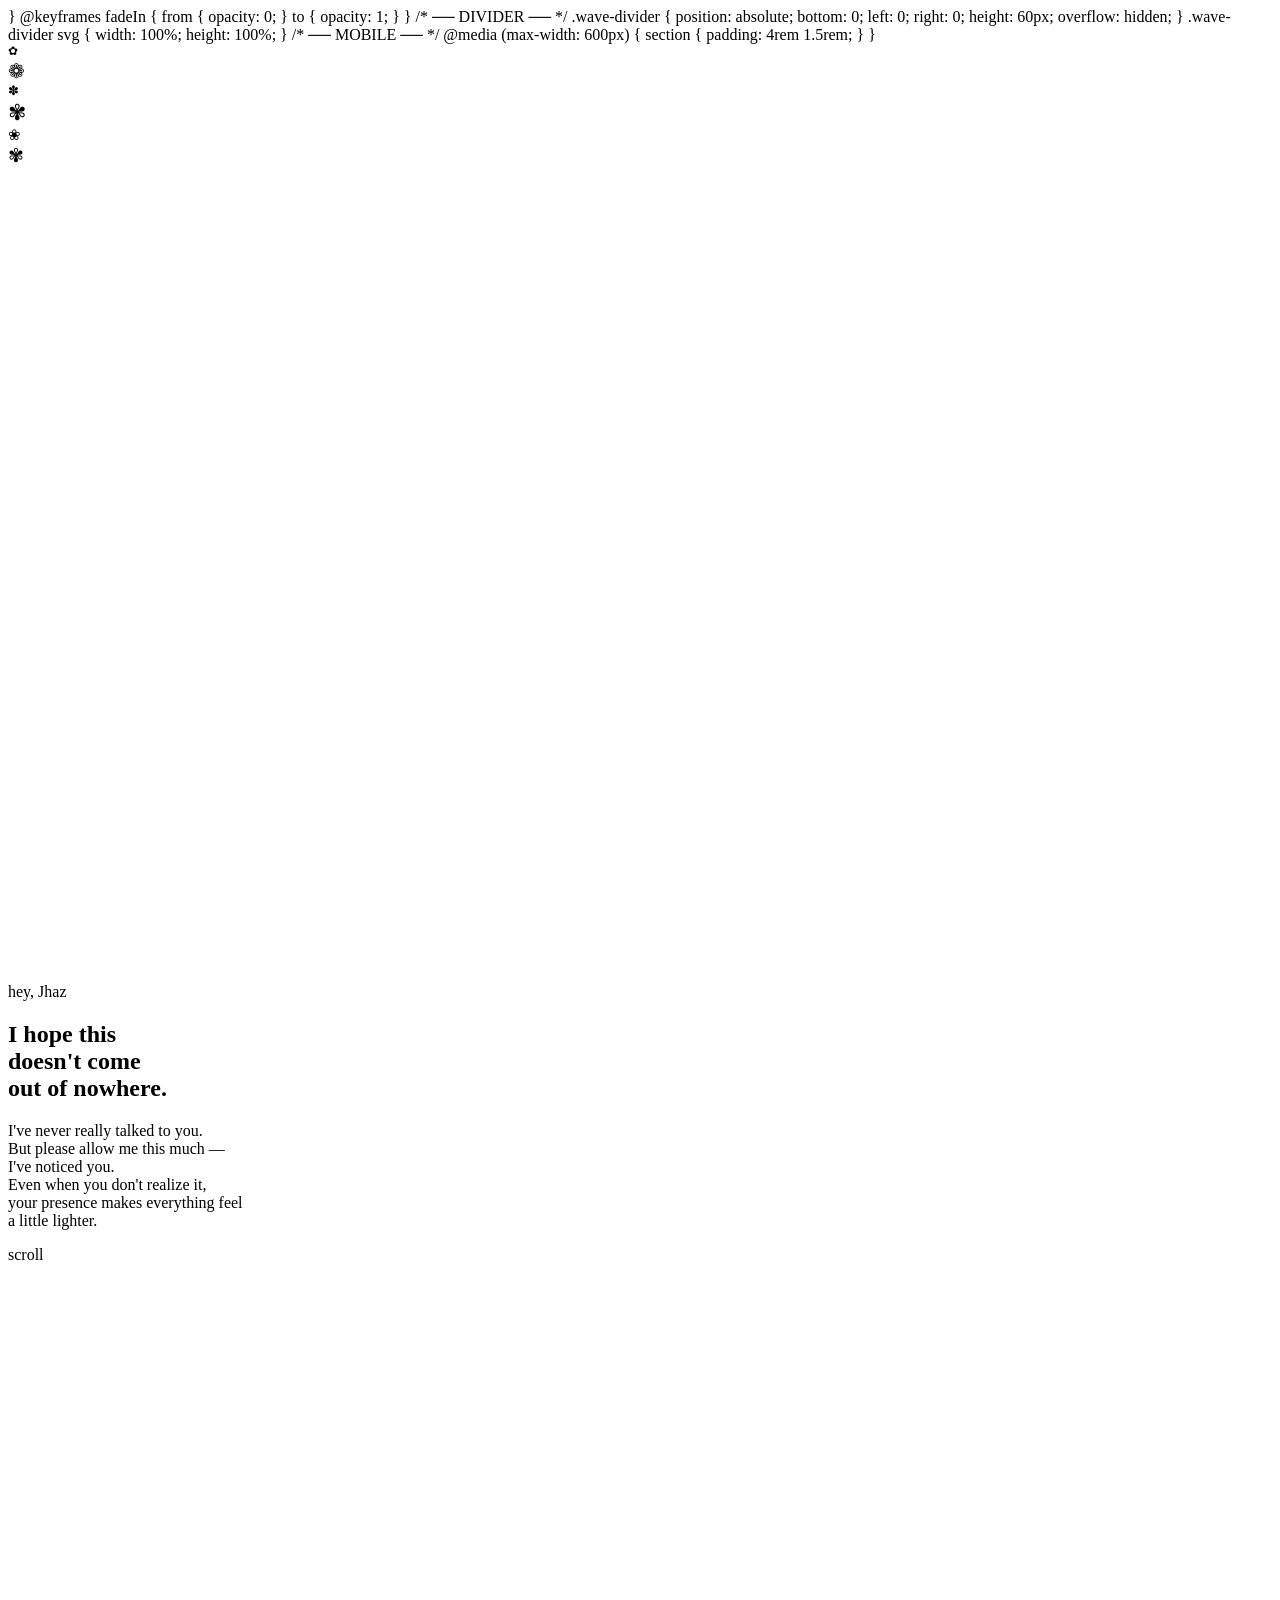
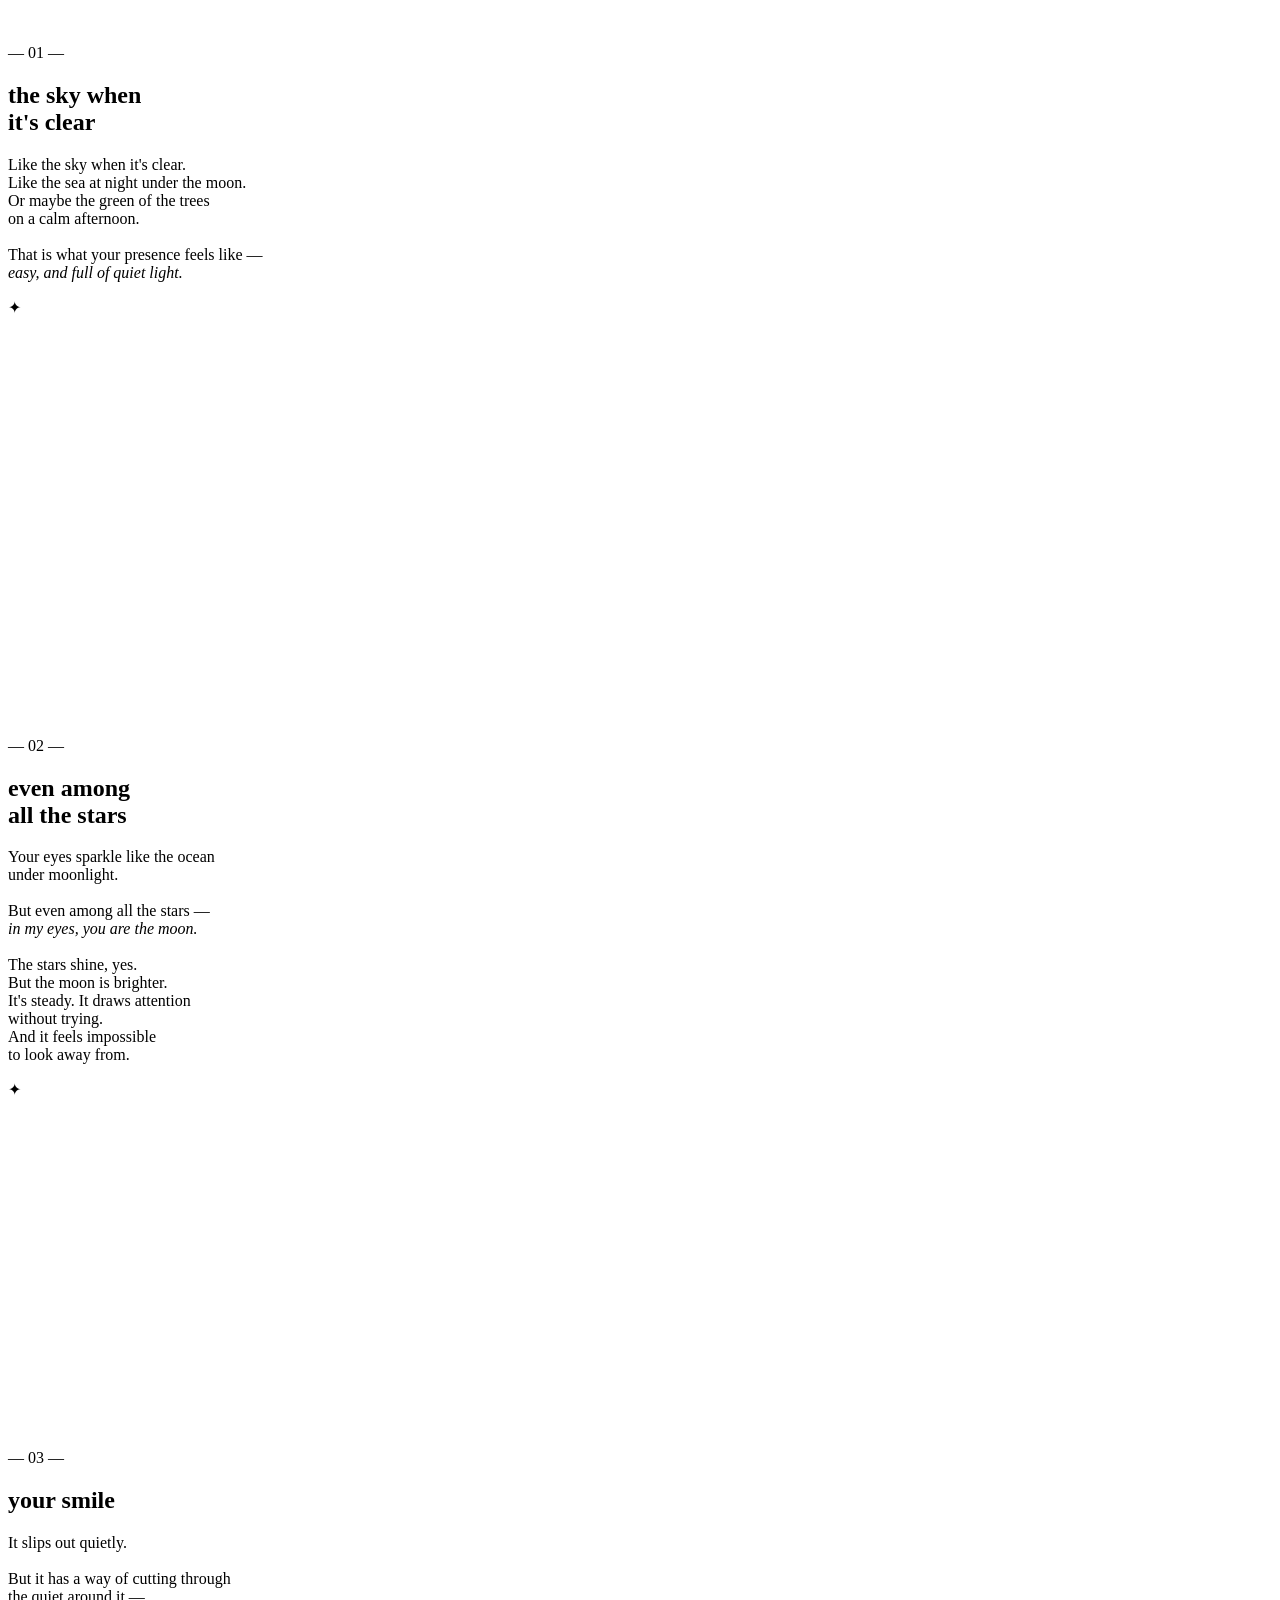
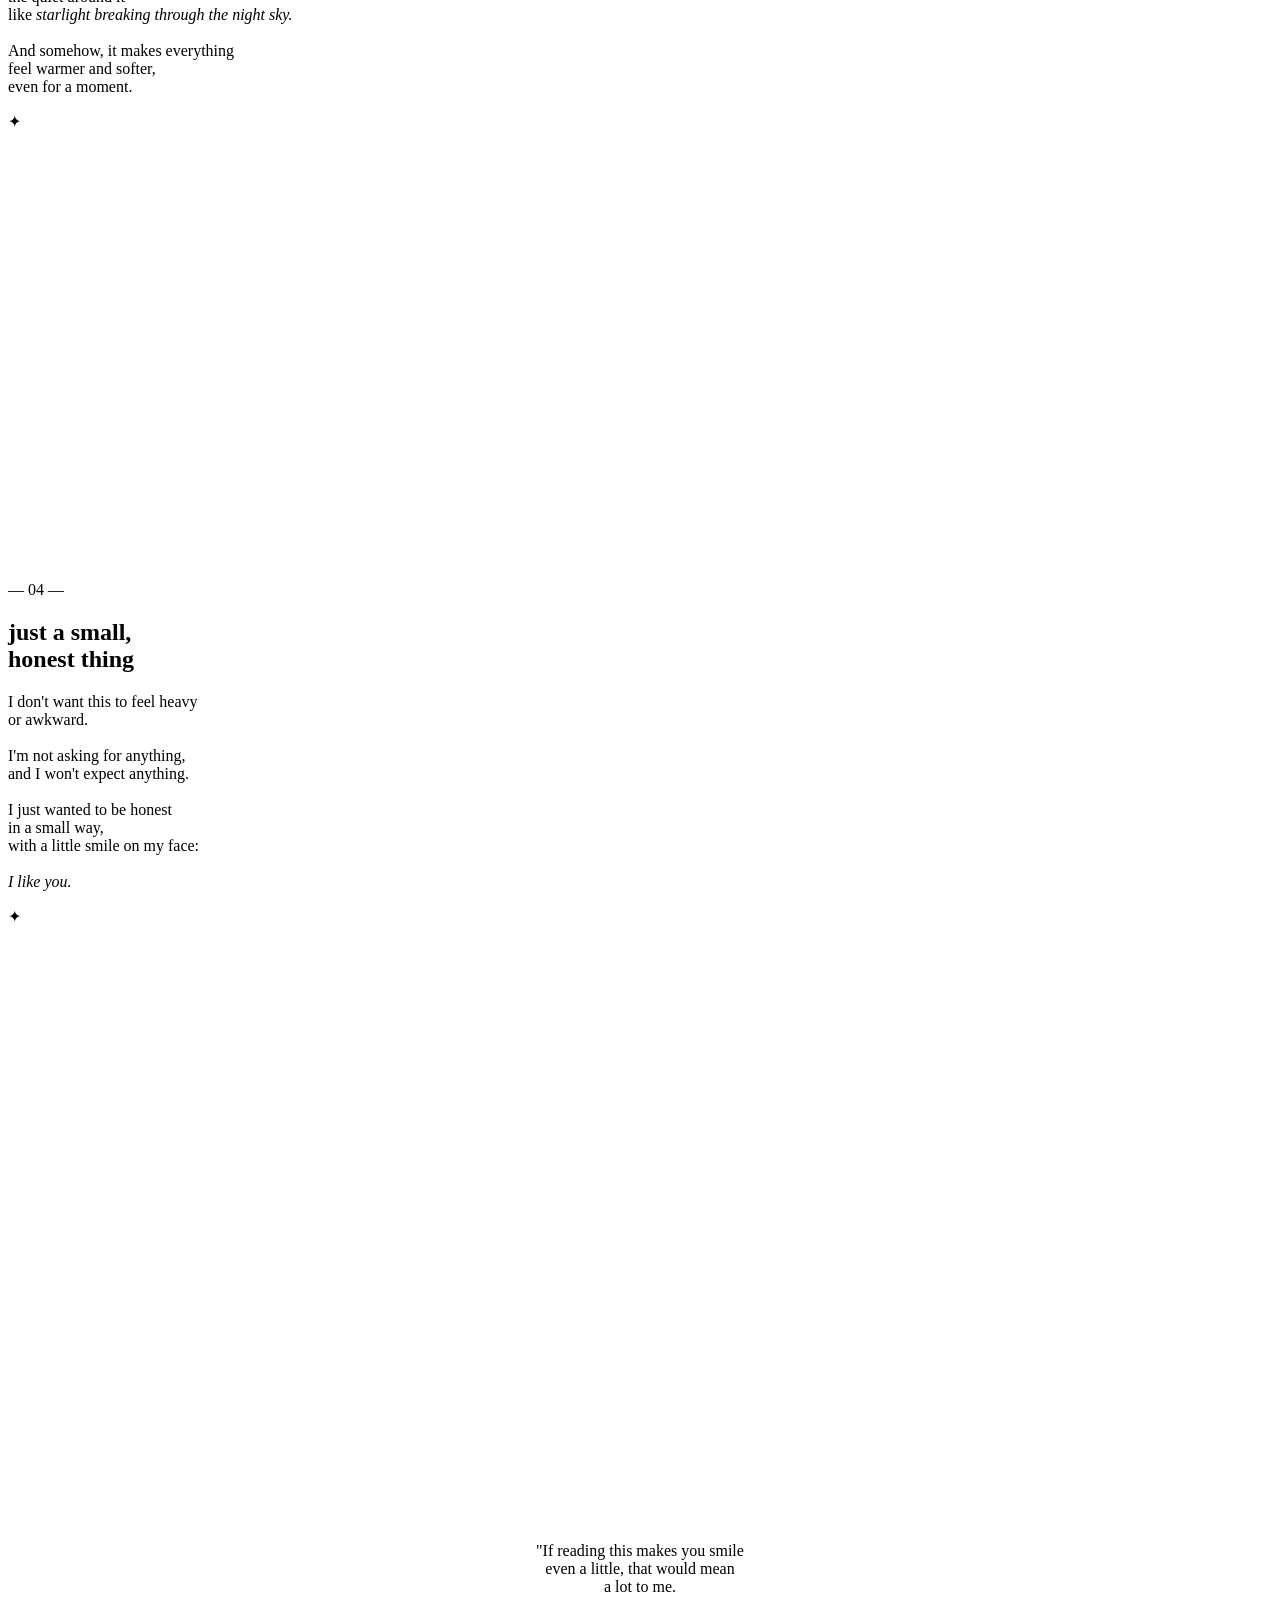
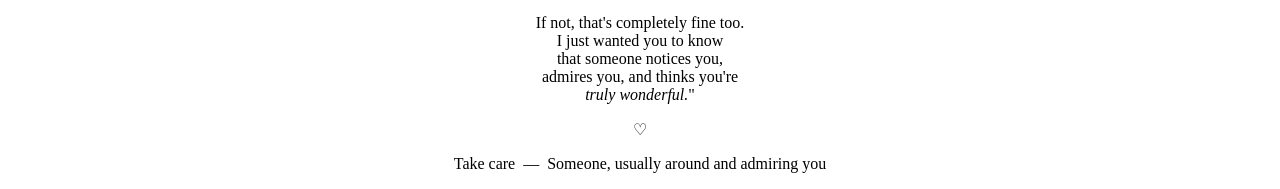
==== Index.html @ e648d83b "Update and rename confession.html to Index.html" ====
}

    @keyframes fadeIn {
      from { opacity: 0; }
      to   { opacity: 1; }
    }

    /* ── DIVIDER ── */
    .wave-divider {
      position: absolute;
      bottom: 0; left: 0; right: 0;
      height: 60px;
      overflow: hidden;
    }

    .wave-divider svg { width: 100%; height: 100%; }

    /* ── MOBILE ── */
    @media (max-width: 600px) {
      section { padding: 4rem 1.5rem; }
    }
  </style>
</head>
<body>

<!-- floating petals -->
<div id="petals"></div>
<!-- cursor petal -->
<div class="petal-cursor" id="cursor"></div>

<!-- ─────────── HERO ─────────── -->
<section id="hero">
  <div class="bg-circle" style="width:500px;height:500px;top:-100px;right:-150px;"></div>
  <div class="bg-circle" style="width:300px;height:300px;bottom:-80px;left:-100px;"></div>

  <p class="hero-eyebrow">hey, Jhaz</p>
  <h1 class="hero-title">I hope this<br/>doesn't come<br/>out of nowhere.</h1>
  <p class="hero-sub">
    I've never really talked to you.<br/>
    But please allow me this much —<br/>
    I've noticed you.<br/>
    Even when you don't realize it,<br/>
    your presence makes everything feel<br/>
    a little lighter.
  </p>

  <div class="scroll-hint">
    scroll
    <span class="scroll-line"></span>
  </div>
</section>

<!-- ─────────── MOMENT 1 ─────────── -->
<section class="moment">
  <div class="bg-circle" style="width:380px;height:380px;top:-60px;left:-80px;"></div>
  <div class="moment-inner reveal">
    <span class="moment-number">— 01 —</span>
    <h2 class="moment-title">the sky when<br/>it's clear</h2>
    <p class="moment-body">
      Like the sky when it's clear.<br/>
      Like the sea at night under the moon.<br/>
      Or maybe the green of the trees<br/>
      on a calm afternoon.<br/><br/>
      That is what your presence feels like —<br/>
      <em>easy, and full of quiet light.</em>
    </p>
    <span class="ornament">✦</span>
  </div>
</section>

<!-- ─────────── MOMENT 2 ─────────── -->
<section class="moment">
  <div class="bg-circle" style="width:420px;height:420px;bottom:-100px;right:-120px;"></div>
  <div class="moment-inner reveal">
    <span class="moment-number">— 02 —</span>
    <h2 class="moment-title">even among<br/>all the stars</h2>
    <p class="moment-body">
      Your eyes sparkle like the ocean<br/>
      under moonlight.<br/><br/>
      But even among all the stars —<br/>
      <em>in my eyes, you are the moon.</em><br/><br/>
      The stars shine, yes.<br/>
      But the moon is brighter.<br/>
      It's steady. It draws attention<br/>
      without trying.<br/>
      And it feels impossible<br/>
      to look away from.
    </p>
    <span class="ornament">✦</span>
  </div>
</section>

<!-- ─────────── MOMENT 3 ─────────── -->
<section class="moment">
  <div class="bg-circle" style="width:350px;height:350px;top:10%;left:-60px;"></div>
  <div class="moment-inner reveal">
    <span class="moment-number">— 03 —</span>
    <h2 class="moment-title">your smile</h2>
    <p class="moment-body">
      It slips out quietly.<br/><br/>
      But it has a way of cutting through<br/>
      the quiet around it —<br/>
      like <em>starlight breaking through the night sky.</em><br/><br/>
      And somehow, it makes everything<br/>
      feel warmer and softer,<br/>
      even for a moment.
    </p>
    <span class="ornament">✦</span>
  </div>
</section>

<!-- ─────────── MOMENT 4 ─────────── -->
<section class="moment">
  <div class="bg-circle" style="width:450px;height:450px;bottom:-120px;right:-80px;"></div>
  <div class="moment-inner reveal">
    <span class="moment-number">— 04 —</span>
    <h2 class="moment-title">just a small,<br/>honest thing</h2>
    <p class="moment-body">
      I don't want this to feel heavy<br/>
      or awkward.<br/><br/>
      I'm not asking for anything,<br/>
      and I won't expect anything.<br/><br/>
      I just wanted to be honest<br/>
      in a small way,<br/>
      with a little smile on my face:<br/><br/>
      <em>I like you.</em>
    </p>
    <span class="ornament">✦</span>
  </div>
</section>

<!-- ─────────── CLOSING ─────────── -->
<section id="closing">
  <div class="bg-circle" style="width:600px;height:600px;top:-200px;right:-200px;opacity:0.3;"></div>

  <div class="reveal" style="text-align:center;">
    <p class="closing-quote">
      "If reading this makes you smile<br/>
      even a little, that would mean<br/>
      a lot to me.<br/><br/>
      If not, that's completely fine too.<br/>
      I just wanted you to know<br/>
      that someone notices you,<br/>
      admires you, and thinks you're<br/>
      <em>truly wonderful.</em>"
    </p>

    <span class="heart-bloom">♡</span>

    <p class="closing-sig">Take care &nbsp;—&nbsp; Someone, usually around and admiring you</p>
  </div>
</section>

<script>
  // ── Cursor petal ──
  const cursor = document.getElementById('cursor');
  document.addEventListener('mousemove', e => {
    cursor.style.left = e.clientX + 'px';
    cursor.style.top  = e.clientY + 'px';
  });

  // ── Floating petals ──
  const petalContainer = document.getElementById('petals');
  const symbols = ['✿', '❀', '✾', '❁', '✽'];

  function spawnPetal() {
    const p = document.createElement('div');
    p.className = 'floating-petal';
    p.textContent = symbols[Math.floor(Math.random() * symbols.length)];
    p.style.left   = Math.random() * 100 + 'vw';
    p.style.top    = '-40px';
    p.style.fontSize = (0.6 + Math.random() * 0.8) + 'rem';
    const dur = 12 + Math.random() * 10;
    p.style.animationDuration = dur + 's';
    p.style.animationDelay    = (Math.random() * 4) + 's';
    petalContainer.appendChild(p);
    setTimeout(() => p.remove(), (dur + 5) * 1000);
  }

  setInterval(spawnPetal, 1400);
  for (let i = 0; i < 5; i++) setTimeout(spawnPetal, i * 500);

  // ── Scroll reveal ──
  const reveals = document.querySelectorAll('.reveal');
  const observer = new IntersectionObserver(entries => {
    entries.forEach(e => {
      if (e.isIntersecting) {
        e.target.classList.add('visible');
        observer.unobserve(e.target);
      }
    });
  }, { threshold: 0.15 });

  reveals.forEach(r => observer.observe(r));
</script>
</body>
</html>
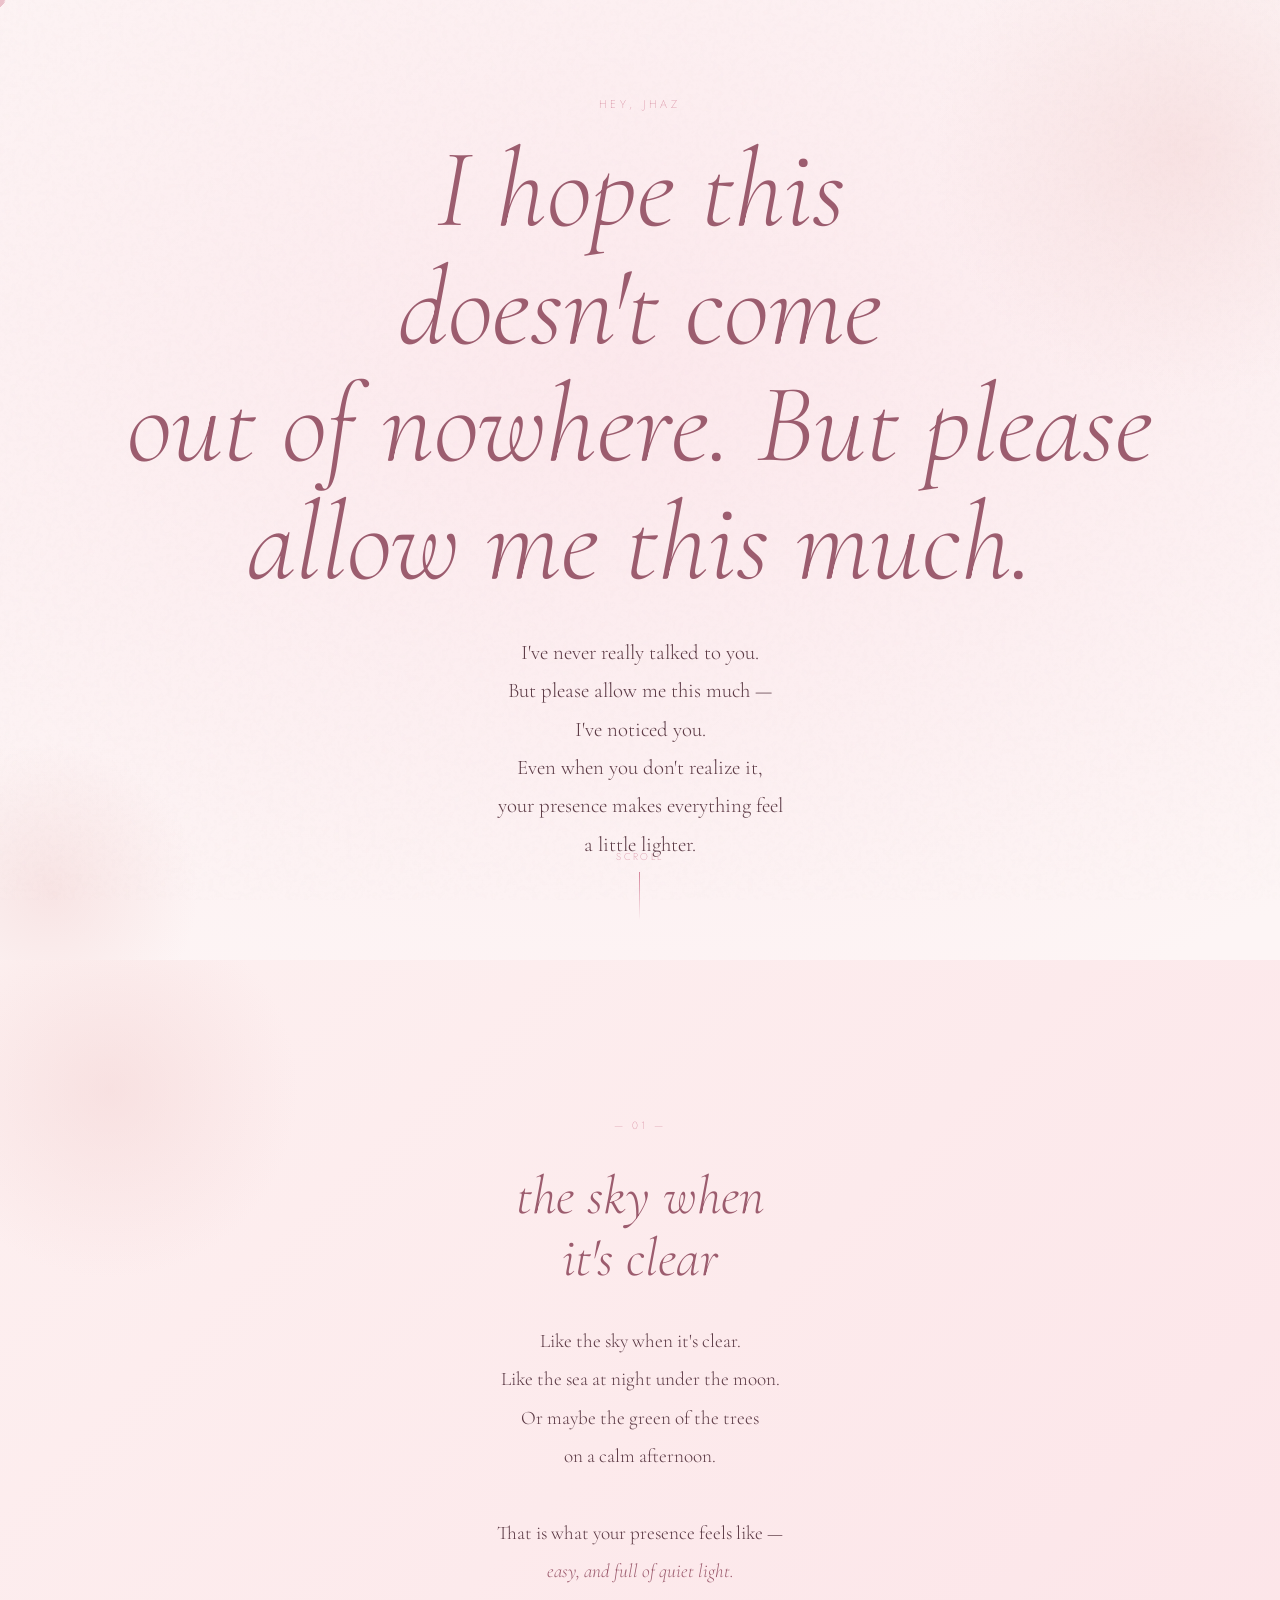
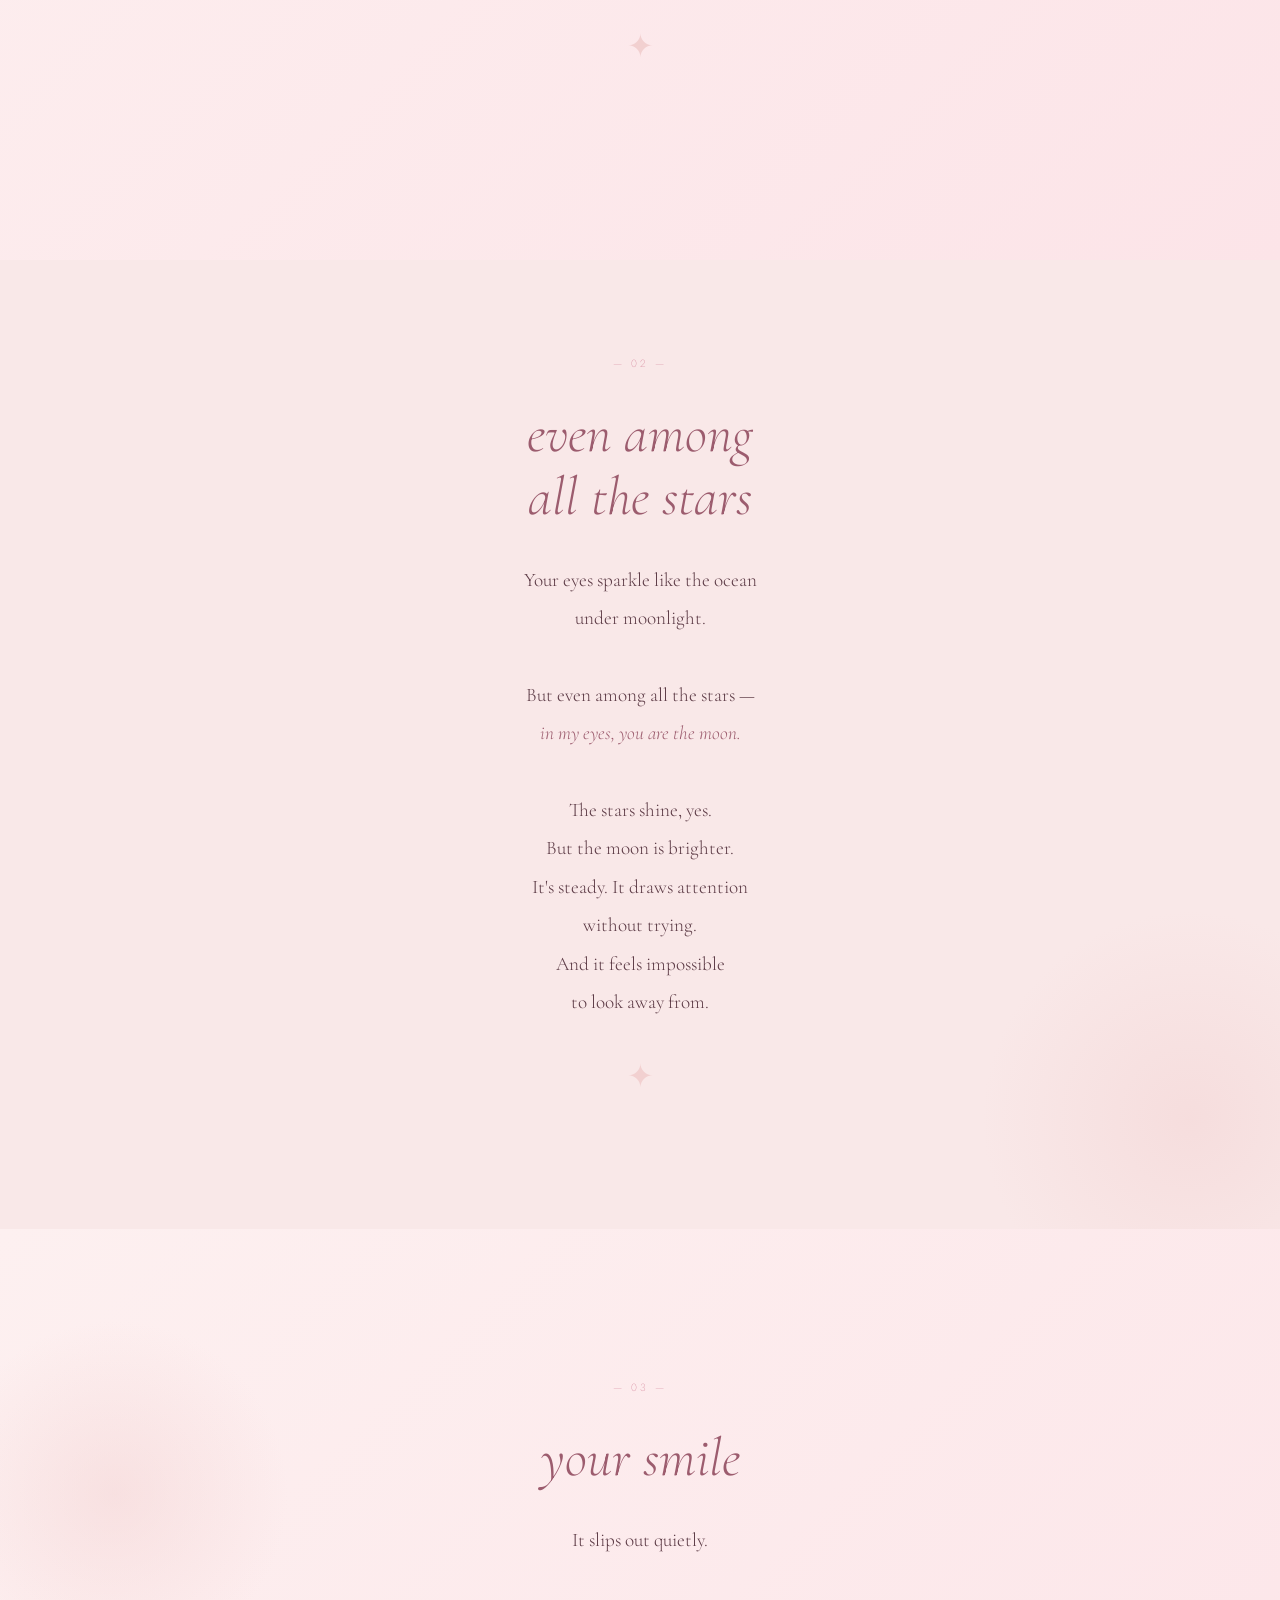
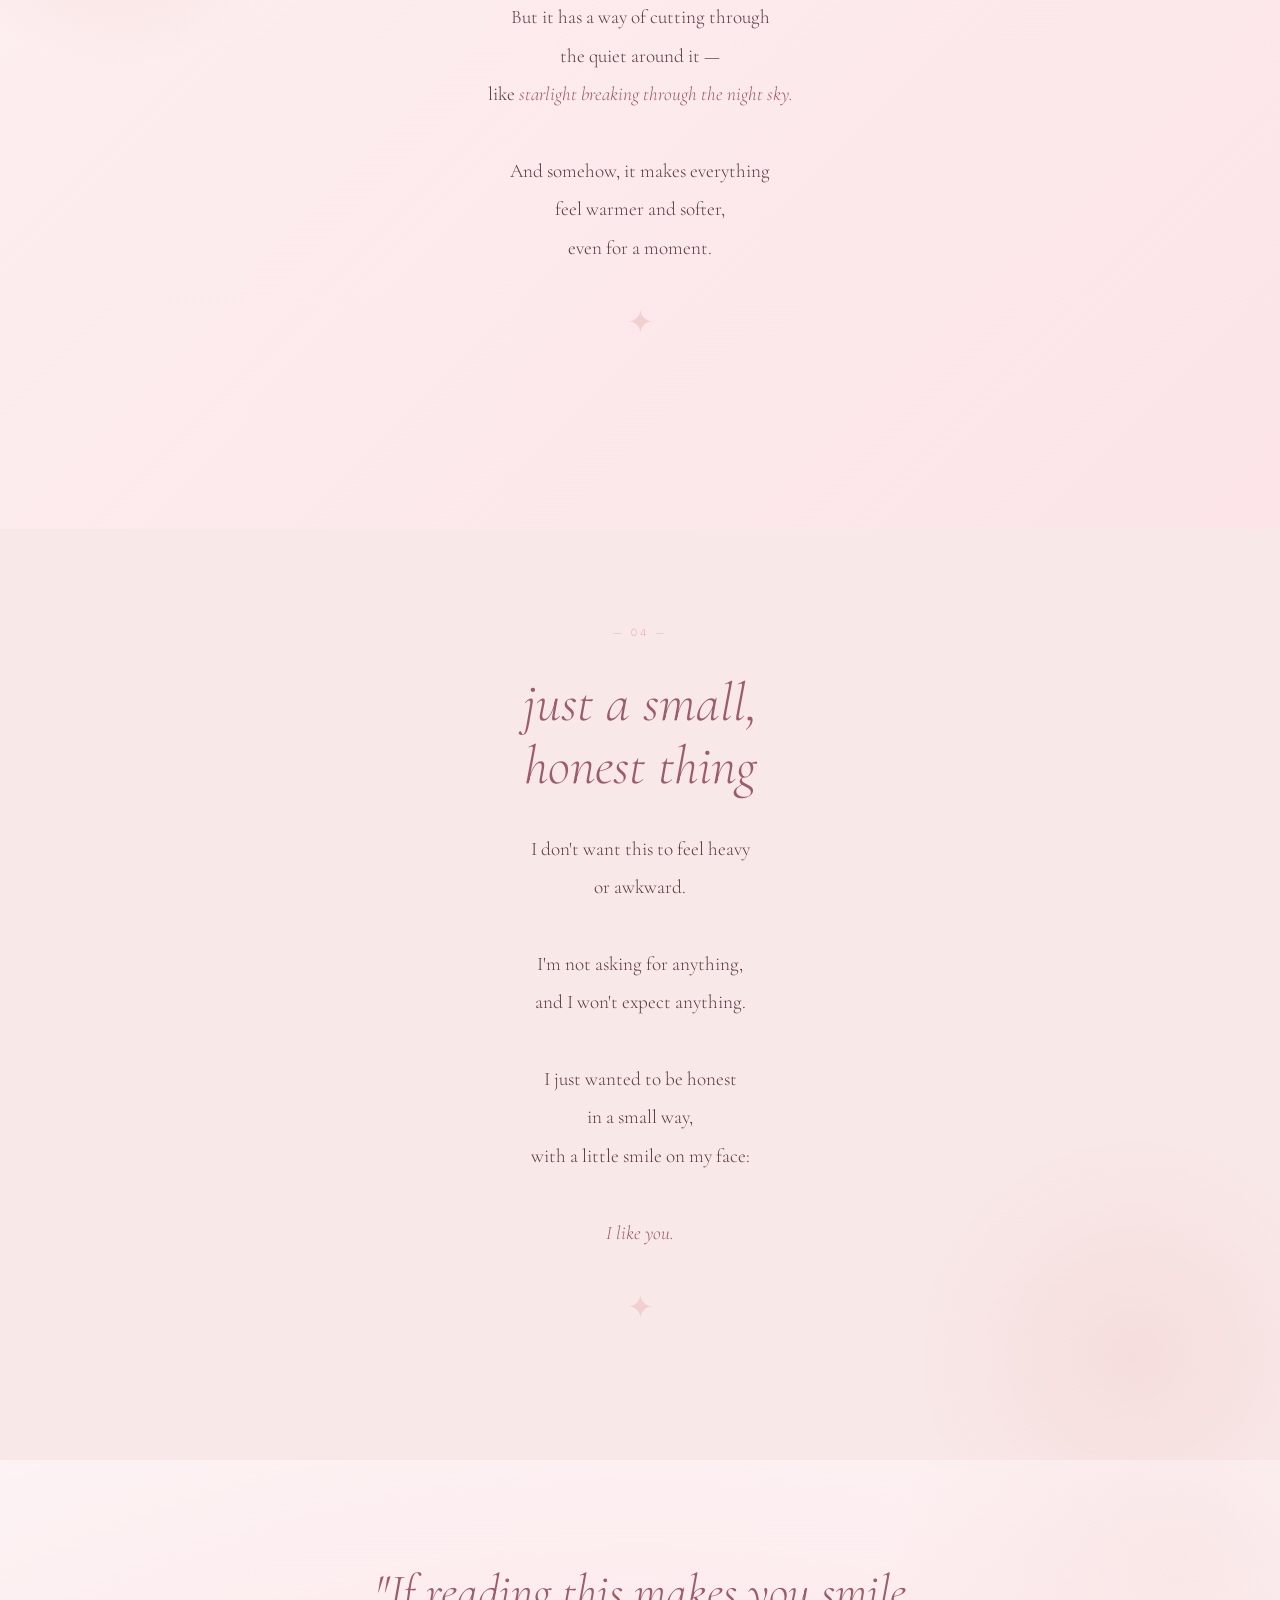
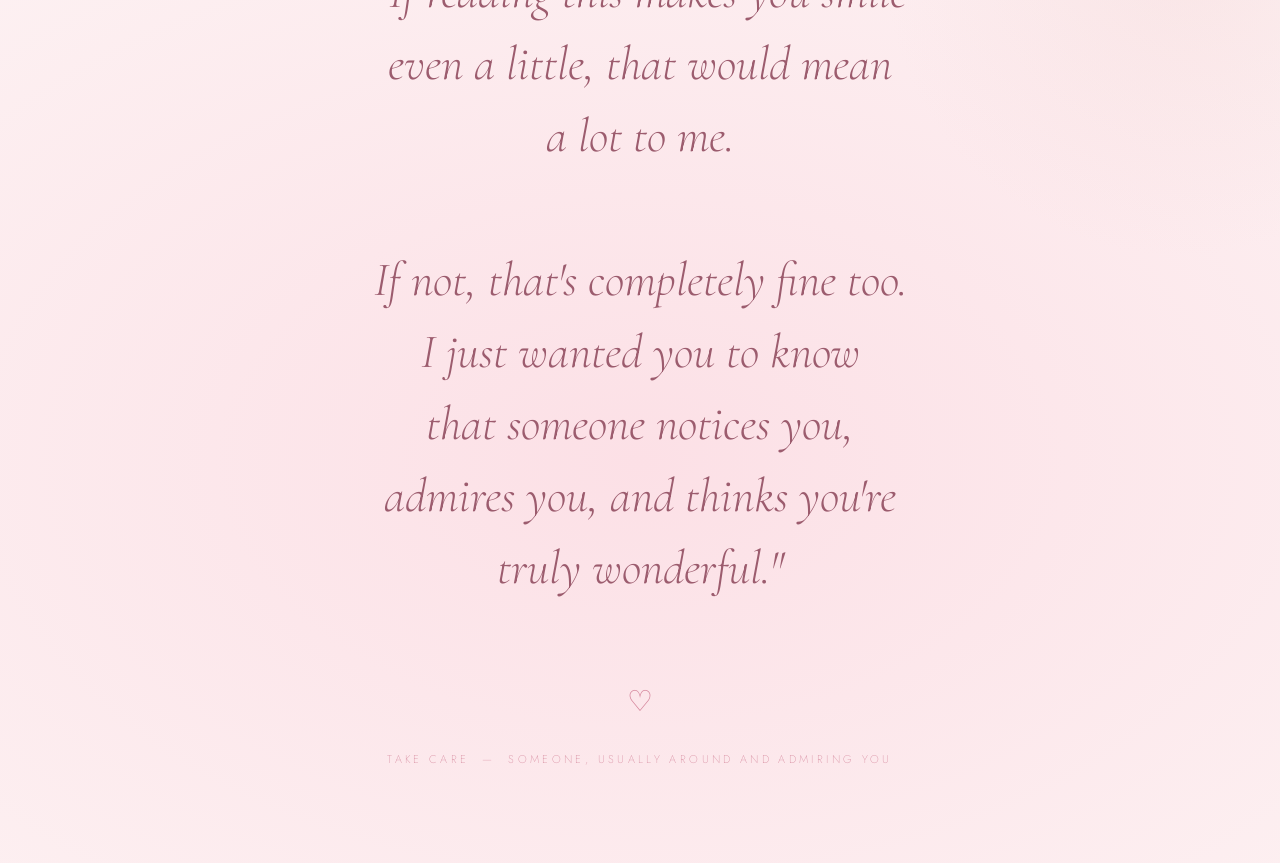
==== commit 58b2564b: "Modify hero title in Index.html Updated the hero title text for clarity." ====
--- a/Index.html
+++ b/Index.html
@@ -1,3 +1,277 @@
+<!DOCTYPE html>
+<html lang="en">
+<head>
+  <meta charset="UTF-8" />
+  <meta name="viewport" content="width=device-width, initial-scale=1.0"/>
+  <title>something i haven't said</title>
+  <link href="https://fonts.googleapis.com/css2?family=Cormorant+Garamond:ital,wght@0,300;0,400;1,300;1,400&family=Jost:wght@200;300;400&display=swap" rel="stylesheet"/>
+  <style>
+    :root {
+      --blush:    #f9e8e8;
+      --petal:    #f2d0d0;
+      --rose:     #d4849a;
+      --deep:     #9c5c6e;
+      --ink:      #5c3a45;
+      --mist:     #fdf5f5;
+    }
+
+    *, *::before, *::after { box-sizing: border-box; margin: 0; padding: 0; }
+
+    html { scroll-behavior: smooth; }
+
+    body {
+      background: var(--mist);
+      color: var(--ink);
+      font-family: 'Cormorant Garamond', serif;
+      overflow-x: hidden;
+      cursor: default;
+    }
+
+    /* ── GRAIN OVERLAY ── */
+    body::before {
+      content: '';
+      position: fixed;
+      inset: 0;
+      background-image: url("data:image/svg+xml,%3Csvg viewBox='0 0 200 200' xmlns='http://www.w3.org/2000/svg'%3E%3Cfilter id='n'%3E%3CfeTurbulence type='fractalNoise' baseFrequency='0.75' numOctaves='4' stitchTiles='stitch'/%3E%3C/filter%3E%3Crect width='100%25' height='100%25' filter='url(%23n)' opacity='0.04'/%3E%3C/svg%3E");
+      pointer-events: none;
+      z-index: 999;
+      opacity: 0.5;
+    }
+
+    /* ── PETAL CURSOR ── */
+    .petal-cursor {
+      position: fixed;
+      width: 10px; height: 10px;
+      border-radius: 50% 50% 50% 0;
+      background: var(--rose);
+      opacity: 0.45;
+      pointer-events: none;
+      transform: translate(-50%, -50%) rotate(-45deg);
+      transition: transform 0.15s ease, opacity 0.3s;
+      z-index: 9999;
+    }
+
+    /* ── SCROLLING PETALS ── */
+    .floating-petal {
+      position: fixed;
+      font-size: 1rem;
+      opacity: 0;
+      pointer-events: none;
+      animation: drift linear infinite;
+      z-index: 1;
+      color: var(--rose);
+      filter: blur(0.3px);
+    }
+
+    @keyframes drift {
+      0%   { transform: translateY(-40px) rotate(0deg); opacity: 0; }
+      10%  { opacity: 0.35; }
+      90%  { opacity: 0.2; }
+      100% { transform: translateY(110vh) rotate(360deg); opacity: 0; }
+    }
+
+    /* ── SECTION BASE ── */
+    section {
+      min-height: 100vh;
+      display: flex;
+      flex-direction: column;
+      justify-content: center;
+      align-items: center;
+      padding: 6rem 2rem;
+      position: relative;
+      overflow: hidden;
+    }
+
+    /* ── HERO ── */
+    #hero {
+      background: radial-gradient(ellipse 80% 70% at 50% 40%, #fce8ec 0%, var(--mist) 100%);
+      text-align: center;
+    }
+
+    .hero-eyebrow {
+      font-family: 'Jost', sans-serif;
+      font-weight: 200;
+      font-size: 0.7rem;
+      letter-spacing: 0.35em;
+      text-transform: uppercase;
+      color: var(--rose);
+      opacity: 0;
+      animation: fadeUp 1s 0.3s forwards;
+    }
+
+    .hero-title {
+      font-size: clamp(3rem, 9vw, 7rem);
+      font-weight: 300;
+      font-style: italic;
+      line-height: 1.05;
+      color: var(--deep);
+      margin: 1.2rem 0 2rem;
+      opacity: 0;
+      animation: fadeUp 1.1s 0.7s forwards;
+    }
+
+    .hero-sub {
+      font-size: clamp(1rem, 2.2vw, 1.3rem);
+      font-weight: 300;
+      line-height: 1.85;
+      color: var(--ink);
+      max-width: 480px;
+      opacity: 0;
+      animation: fadeUp 1s 1.2s forwards;
+    }
+
+    .scroll-hint {
+      position: absolute;
+      bottom: 2.5rem;
+      display: flex;
+      flex-direction: column;
+      align-items: center;
+      gap: 0.5rem;
+      font-family: 'Jost', sans-serif;
+      font-weight: 200;
+      font-size: 0.62rem;
+      letter-spacing: 0.25em;
+      text-transform: uppercase;
+      color: var(--rose);
+      opacity: 0;
+      animation: fadeIn 1s 2s forwards;
+    }
+
+    .scroll-line {
+      width: 1px;
+      height: 3rem;
+      background: linear-gradient(to bottom, var(--rose), transparent);
+      animation: growLine 1.5s 2.5s ease-out infinite;
+    }
+
+    @keyframes growLine {
+      0%, 100% { transform: scaleY(0); transform-origin: top; opacity: 1; }
+      50%       { transform: scaleY(1); transform-origin: top; opacity: 1; }
+      99%       { transform: scaleY(1); transform-origin: top; opacity: 0; }
+    }
+
+    /* ── MOMENT SECTIONS ── */
+    .moment {
+      background: var(--blush);
+    }
+
+    .moment:nth-child(even) {
+      background: linear-gradient(135deg, #fdf0f0 0%, #fce4e8 100%);
+    }
+
+    .moment-inner {
+      max-width: 640px;
+      text-align: center;
+      position: relative;
+    }
+
+    .moment-number {
+      font-family: 'Jost', sans-serif;
+      font-weight: 200;
+      font-size: 0.65rem;
+      letter-spacing: 0.3em;
+      text-transform: uppercase;
+      color: var(--rose);
+      margin-bottom: 2rem;
+      display: block;
+    }
+
+    .moment-title {
+      font-size: clamp(2rem, 5vw, 3.4rem);
+      font-weight: 300;
+      font-style: italic;
+      color: var(--deep);
+      line-height: 1.15;
+      margin-bottom: 2rem;
+    }
+
+    .moment-body {
+      font-size: clamp(1rem, 2vw, 1.2rem);
+      font-weight: 300;
+      line-height: 2;
+      color: var(--ink);
+    }
+
+    .moment-body em {
+      font-style: italic;
+      color: var(--deep);
+    }
+
+    .ornament {
+      display: block;
+      color: var(--petal);
+      font-size: 2rem;
+      margin: 2.5rem auto;
+      line-height: 1;
+      user-select: none;
+    }
+
+    /* ── DECORATIVE CIRCLES ── */
+    .bg-circle {
+      position: absolute;
+      border-radius: 50%;
+      background: radial-gradient(circle, var(--petal) 0%, transparent 70%);
+      pointer-events: none;
+      opacity: 0.45;
+    }
+
+    /* ── CLOSING ── */
+    #closing {
+      background: radial-gradient(ellipse 100% 80% at 50% 60%, #fce0e6 0%, var(--mist) 100%);
+      text-align: center;
+    }
+
+    .closing-quote {
+      font-size: clamp(1.6rem, 4.5vw, 3rem);
+      font-weight: 300;
+      font-style: italic;
+      color: var(--deep);
+      line-height: 1.5;
+      max-width: 580px;
+      margin-bottom: 3rem;
+    }
+
+    .closing-sig {
+      font-family: 'Jost', sans-serif;
+      font-weight: 200;
+      font-size: 0.7rem;
+      letter-spacing: 0.3em;
+      text-transform: uppercase;
+      color: var(--rose);
+    }
+
+    .heart-bloom {
+      display: inline-block;
+      font-size: 1.8rem;
+      animation: heartbeat 2.8s ease-in-out infinite;
+      margin: 2rem 0;
+      color: var(--rose);
+    }
+
+    @keyframes heartbeat {
+      0%, 100% { transform: scale(1); }
+      14%       { transform: scale(1.18); }
+      28%       { transform: scale(1); }
+      42%       { transform: scale(1.1); }
+      70%       { transform: scale(1); }
+    }
+
+    /* ── REVEAL ANIMATIONS ── */
+    .reveal {
+      opacity: 0;
+      transform: translateY(32px);
+      transition: opacity 0.9s ease, transform 0.9s ease;
+    }
+
+    .reveal.visible {
+      opacity: 1;
+      transform: translateY(0);
+    }
+
+    /* ── KEYFRAMES ── */
+    @keyframes fadeUp {
+      from { opacity: 0; transform: translateY(22px); }
+      to   { opacity: 1; transform: translateY(0); }
     }
 
     @keyframes fadeIn {
@@ -34,7 +308,7 @@
   <div class="bg-circle" style="width:300px;height:300px;bottom:-80px;left:-100px;"></div>
 
   <p class="hero-eyebrow">hey, Jhaz</p>
-  <h1 class="hero-title">I hope this<br/>doesn't come<br/>out of nowhere.</h1>
+  <h1 class="hero-title">I hope this<br/>doesn't come<br/>out of nowhere. But please allow me this much.</h1>
   <p class="hero-sub">
     I've never really talked to you.<br/>
     But please allow me this much —<br/>
@@ -194,4 +468,5 @@
   reveals.forEach(r => observer.observe(r));
 </script>
 </body>
-</html>
+    </html>
+    
